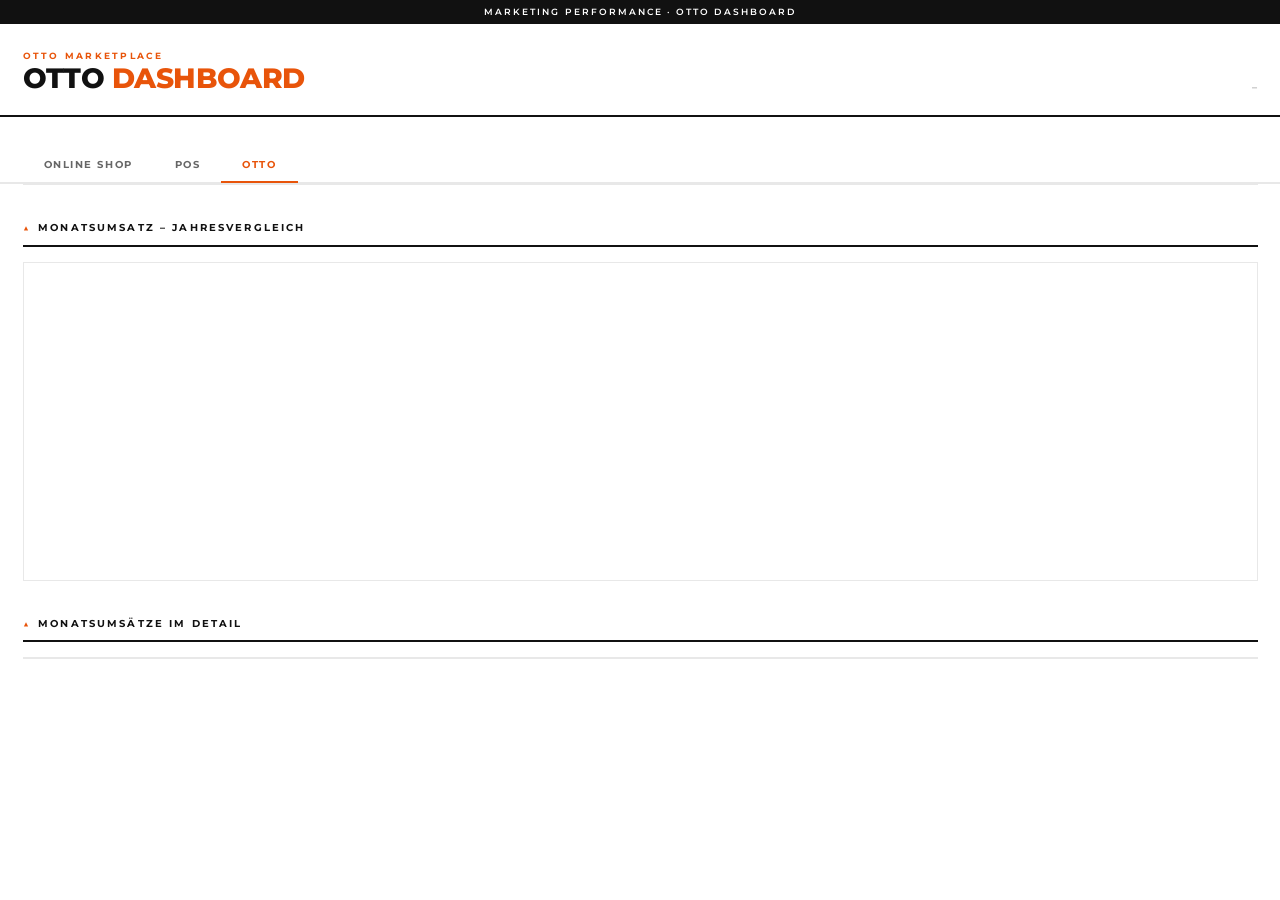
==== otto.html @ d63732e8 "Create otto.html" ====
<!DOCTYPE html>
<html lang="de">
<head>
  <meta charset="UTF-8"/>
  <meta name="viewport" content="width=device-width, initial-scale=1.0"/>
  <title>Otto Dashboard · Zuitable</title>
  <link rel="preconnect" href="https://fonts.googleapis.com"/>
  <link rel="preconnect" href="https://fonts.gstatic.com" crossorigin/>
  <link href="https://fonts.googleapis.com/css2?family=Montserrat:wght@300;400;500;600;700;800&family=Inter:wght@300;400;500;600&display=swap" rel="stylesheet"/>
  <link rel="stylesheet" href="style.css"/>
</head>
<body>

<div class="top-bar">Marketing Performance · Otto Dashboard</div>

<header class="page-header">
  <div class="header-left">
    <div class="agency-label">Otto Marketplace</div>
    <h1>Otto <span>Dashboard</span></h1>
  </div>
  <div class="header-right">
    <div id="last-updated" class="last-updated">–</div>
  </div>
</header>

<div class="page-nav-bar">
  <div class="page-nav-inner">
    <a href="index.html" class="page-nav-btn">Online Shop</a>
    <a href="pos.html"   class="page-nav-btn">POS</a>
    <a href="otto.html"  class="page-nav-btn active">Otto</a>
  </div>
</div>

<div class="wrapper">
  <div class="pos-summary" id="pos-summary"></div>
  <div class="section-title"><span class="section-icon">▲</span> Monatsumsatz – Jahresvergleich</div>
  <div class="pos-chart-card">
    <div class="pos-chart-legend" id="pos-legend"></div>
    <div class="pos-chart-area"   id="pos-chart"></div>
  </div>
  <div class="section-title" style="margin-top:2.5rem;"><span class="section-icon">▲</span> Monatsumsätze im Detail</div>
  <div class="history-card">
    <div class="history-scroll"><table id="pos-table"></table></div>
  </div>
</div>

<script src="otto-data.js"></script>
<script>const CHANNEL_DATA = OTTO_DATA; const CHANNEL_LABEL = "Otto"; const CHANNEL_ICON = "📦";</script>
<script src="pos-app.js"></script>
</body>
</html>
---- style.css ----
/* ─── Reset & Base ─── */
*, *::before, *::after { box-sizing: border-box; margin: 0; padding: 0; }

:root {
  --bg:           #ffffff;
  --bg-section:   #f5f5f5;
  --bg-dark:      #111111;
  --bg-card:      #ffffff;
  --bg-card-alt:  #fafafa;
  --orange:       #e8540a;
  --orange-light: #ff6b1a;
  --orange-dim:   #fdf0eb;
  --orange-dark:  #c2440a;
  --black:        #111111;
  --black-soft:   #1a1a1a;
  --gray-dark:    #444444;
  --gray-mid:     #888888;
  --gray-light:   #cccccc;
  --gray-faint:   #eeeeee;
  --border:       #e8e8e8;
  --text:         #111111;
  --text-muted:   #666666;
  --text-faint:   #aaaaaa;
  --up:           #1a7a4a;
  --up-bg:        #e8f5ee;
  --down:         #c0392b;
  --down-bg:      #fdecea;
  --radius:       3px;
  --radius-lg:    6px;
  --transition:   0.18s ease;
  --font-display: 'Montserrat', sans-serif;
  --font-body:    'Inter', sans-serif;
  --font-mono:    'JetBrains Mono', 'Courier New', monospace;
}

html { font-size: 15px; scroll-behavior: smooth; }

body {
  background: var(--bg);
  color: var(--text);
  font-family: var(--font-body);
  min-height: 100vh;
  -webkit-font-smoothing: antialiased;
}

/* ── Top Bar ── */
.top-bar {
  background: var(--bg-dark);
  color: #fff;
  padding: 0.42rem 1.5rem;
  text-align: center;
  font-family: var(--font-display);
  font-size: 0.62rem;
  letter-spacing: 0.22em;
  text-transform: uppercase;
  font-weight: 600;
}

/* ── Page Header ── */
.page-header {
  display: flex;
  align-items: flex-end;
  justify-content: space-between;
  flex-wrap: wrap;
  gap: 1rem;
  padding: 1.8rem 1.5rem 1.5rem;
  border-bottom: 2px solid var(--black);
  max-width: 1380px;
  margin: 0 auto 2rem;
}

.agency-label {
  font-family: var(--font-display);
  font-size: 0.58rem;
  letter-spacing: 0.26em;
  text-transform: uppercase;
  color: var(--orange);
  font-weight: 700;
  margin-bottom: 0.3rem;
}

.page-header h1 {
  font-family: var(--font-display);
  font-size: 1.85rem;
  font-weight: 800;
  color: var(--black);
  letter-spacing: -0.02em;
  line-height: 1;
  text-transform: uppercase;
}

.page-header h1 span { color: var(--orange); }

.last-updated {
  font-size: 0.67rem;
  color: var(--text-faint);
  letter-spacing: 0.04em;
  text-align: right;
}

/* ── Wrapper ── */
.wrapper {
  max-width: 1380px;
  margin: 0 auto;
  padding: 0 1.5rem 5rem;
}

/* ── Period Tabs ── */
.period-tabs {
  display: flex;
  gap: 0;
  margin-bottom: 2.5rem;
  border-bottom: 2px solid var(--border);
  flex-wrap: wrap;
}

.period-tab {
  padding: 0.6rem 1.1rem;
  border: none;
  border-bottom: 2px solid transparent;
  margin-bottom: -2px;
  background: transparent;
  color: var(--text-muted);
  font-family: var(--font-display);
  font-size: 0.68rem;
  font-weight: 600;
  letter-spacing: 0.1em;
  text-transform: uppercase;
  cursor: pointer;
  transition: all var(--transition);
}
.period-tab:hover { color: var(--black); }
.period-tab.active { color: var(--orange); border-bottom-color: var(--orange); }

/* ── KPI Grid ── */
.kpi-grid {
  display: grid;
  grid-template-columns: repeat(auto-fill, minmax(280px, 1fr));
  gap: 1px;
  margin-bottom: 3rem;
  background: var(--border);
  border: 1px solid var(--border);
}

.kpi-card {
  background: var(--bg-card);
  padding: 1.5rem;
  display: flex;
  flex-direction: column;
  gap: 0.65rem;
  transition: background var(--transition);
  animation: fadeIn 0.3s ease both;
  position: relative;
  overflow: hidden;
}

.kpi-card::after {
  content: '';
  position: absolute;
  top: 0; left: 0; right: 0;
  height: 2px;
  background: var(--orange);
  transform: scaleX(0);
  transform-origin: left;
  transition: transform 0.22s ease;
}
.kpi-card:hover::after { transform: scaleX(1); }
.kpi-card:hover { background: var(--bg-card-alt); }

@keyframes fadeIn {
  from { opacity: 0; transform: translateY(6px); }
  to   { opacity: 1; transform: translateY(0); }
}
.kpi-card:nth-child(1) { animation-delay: 0.04s; }
.kpi-card:nth-child(2) { animation-delay: 0.08s; }
.kpi-card:nth-child(3) { animation-delay: 0.12s; }
.kpi-card:nth-child(4) { animation-delay: 0.16s; }
.kpi-card:nth-child(5) { animation-delay: 0.20s; }
.kpi-card:nth-child(6) { animation-delay: 0.24s; }
.kpi-card:nth-child(7) { animation-delay: 0.28s; }

.kpi-card-top {
  display: flex;
  justify-content: space-between;
  align-items: flex-start;
}

.kpi-icon-label { display: flex; align-items: center; gap: 0.4rem; }
.kpi-icon { font-size: 0.85rem; opacity: 0.7; }

.kpi-label {
  font-family: var(--font-display);
  font-size: 0.58rem;
  letter-spacing: 0.16em;
  text-transform: uppercase;
  color: var(--text-muted);
  font-weight: 600;
}

.kpi-trend {
  font-family: var(--font-display);
  font-size: 0.65rem;
  font-weight: 700;
  padding: 0.15rem 0.45rem;
  border-radius: 2px;
  letter-spacing: 0.04em;
}
.kpi-trend.up      { color: var(--up);   background: var(--up-bg); }
.kpi-trend.down    { color: var(--down); background: var(--down-bg); }
.kpi-trend.neutral { color: var(--text-faint); background: var(--gray-faint); }

.kpi-value {
  font-family: var(--font-display);
  font-size: 2.3rem;
  font-weight: 800;
  color: var(--black);
  letter-spacing: -0.03em;
  line-height: 1;
}
.kpi-value .unit        { font-size: 0.95rem; color: var(--text-muted); font-weight: 400; margin-left: 1px; }
.kpi-value .unit-prefix { font-size: 0.95rem; color: var(--text-muted); font-weight: 500; margin-right: 1px; }

.kpi-sparkline { width: 100%; height: 34px; margin-top: 0.1rem; }

.kpi-desc { font-size: 0.67rem; color: var(--text-faint); }

/* ── Section Title ── */
.section-title {
  font-family: var(--font-display);
  font-size: 0.65rem;
  font-weight: 700;
  letter-spacing: 0.22em;
  text-transform: uppercase;
  color: var(--black);
  margin-bottom: 1rem;
  padding-bottom: 0.75rem;
  border-bottom: 2px solid var(--black);
  display: flex;
  align-items: center;
  gap: 0.5rem;
}
.section-icon { color: var(--orange); }

/* ── Charts ── */
.charts-grid {
  display: grid;
  grid-template-columns: repeat(auto-fill, minmax(400px, 1fr));
  gap: 1px;
  margin-bottom: 3rem;
  background: var(--border);
  border: 1px solid var(--border);
}

.chart-card { background: var(--bg-card); padding: 1.4rem 1.5rem; }

.chart-card-title {
  font-family: var(--font-display);
  font-size: 0.58rem;
  text-transform: uppercase;
  letter-spacing: 0.16em;
  color: var(--text-muted);
  font-weight: 600;
  margin-bottom: 1rem;
}

.chart-area { width: 100%; height: 175px; }
.chart-svg  { width: 100%; height: 100%; overflow: visible; }

/* ── Table ── */
.history-card {
  border: 1px solid var(--border);
  overflow: hidden;
  margin-bottom: 3rem;
}
.history-scroll { overflow-x: auto; }

table { width: 100%; border-collapse: collapse; font-size: 0.82rem; }

thead tr { background: var(--black); }
thead th {
  padding: 0.9rem 1rem;
  text-align: left;
  font-family: var(--font-display);
  font-size: 0.56rem;
  letter-spacing: 0.18em;
  text-transform: uppercase;
  color: #fff;
  font-weight: 600;
  white-space: nowrap;
}

tbody tr { border-bottom: 1px solid var(--border); transition: background var(--transition); }
tbody tr:last-child { border-bottom: none; }
tbody tr:hover { background: var(--bg-card-alt); }
tbody tr.active-row { background: var(--orange-dim); }

td {
  padding: 0.82rem 1rem;
  color: var(--text);
  white-space: nowrap;
  font-variant-numeric: tabular-nums;
}
td.period-cell {
  font-family: var(--font-display);
  font-weight: 700;
  color: var(--orange);
  font-size: 0.72rem;
  letter-spacing: 0.08em;
  text-transform: uppercase;
}
td .delta { font-size: 0.65rem; margin-left: 0.3rem; font-weight: 700; font-family: var(--font-display); }
td .delta.pos { color: var(--up); }
td .delta.neg { color: var(--down); }

/* ── Entry Panel ── */
.entry-panel { border: 1px solid var(--border); overflow: hidden; margin-bottom: 3rem; }

.entry-header {
  display: flex;
  align-items: center;
  justify-content: space-between;
  padding: 1rem 1.4rem;
  background: var(--black);
  cursor: pointer;
  user-select: none;
}

.entry-header h2 {
  font-family: var(--font-display);
  font-size: 0.65rem;
  font-weight: 700;
  letter-spacing: 0.2em;
  text-transform: uppercase;
  color: #fff;
  display: flex;
  align-items: center;
  gap: 0.7rem;
}

.entry-header h2 .sub {
  font-weight: 400;
  color: #777;
  letter-spacing: 0.04em;
  font-size: 0.63rem;
  text-transform: none;
}

.entry-toggle { font-size: 0.7rem; color: var(--orange); font-weight: 700; transition: transform var(--transition); }
.entry-toggle.open { transform: rotate(180deg); }

.entry-body { padding: 1.5rem; display: none; background: var(--bg-section); }
.entry-body.open { display: block; }

.entry-grid {
  display: grid;
  grid-template-columns: repeat(auto-fill, minmax(210px, 1fr));
  gap: 1rem;
  margin-bottom: 1.2rem;
}

.entry-field { display: flex; flex-direction: column; gap: 0.32rem; }

.entry-field label {
  font-family: var(--font-display);
  font-size: 0.58rem;
  text-transform: uppercase;
  letter-spacing: 0.14em;
  color: var(--gray-dark);
  font-weight: 600;
}

.entry-field input {
  background: #fff;
  border: 1px solid var(--border);
  border-radius: var(--radius);
  color: var(--text);
  padding: 0.58rem 0.75rem;
  font-family: var(--font-body);
  font-size: 0.88rem;
  outline: none;
  transition: border-color var(--transition), box-shadow var(--transition);
  width: 100%;
}
.entry-field input:focus { border-color: var(--orange); box-shadow: 0 0 0 3px var(--orange-dim); }
.entry-field input::placeholder { color: var(--text-faint); }

.entry-field .hint { font-size: 0.6rem; color: var(--text-faint); }

.entry-actions { display: flex; gap: 0.6rem; flex-wrap: wrap; margin-top: 0.6rem; }

/* ── Buttons ── */
.btn {
  padding: 0.58rem 1.3rem;
  border: none;
  border-radius: var(--radius);
  font-family: var(--font-display);
  font-size: 0.65rem;
  font-weight: 700;
  letter-spacing: 0.12em;
  text-transform: uppercase;
  cursor: pointer;
  transition: all var(--transition);
}
.btn-primary { background: var(--orange); color: #fff; }
.btn-primary:hover { background: var(--orange-dark); }
.btn-ghost { background: transparent; color: var(--gray-dark); border: 1px solid var(--border); }
.btn-ghost:hover { border-color: var(--black); color: var(--black); }
.btn-danger { background: transparent; color: var(--down); border: 1px solid var(--down); font-size: 0.62rem; padding: 0.38rem 0.85rem; }
.btn-danger:hover { background: var(--down-bg); }

/* ── Export ── */
.export-box { background: #fff; border: 1px solid var(--border); border-radius: var(--radius); padding: 1.2rem 1.4rem; margin-top: 1.2rem; display: none; }
.export-box.open { display: block; }
.export-label { font-family: var(--font-display); font-size: 0.58rem; color: var(--text-muted); text-transform: uppercase; letter-spacing: 0.14em; font-weight: 600; margin-bottom: 0.6rem; }
.export-box pre { background: var(--black); border-radius: var(--radius); padding: 1rem; font-family: var(--font-mono); font-size: 0.75rem; color: #a8d5b5; overflow-x: auto; max-height: 220px; overflow-y: auto; line-height: 1.55; }

/* ── Toast ── */
.toast {
  position: fixed; bottom: 1.5rem; right: 1.5rem;
  background: var(--black);
  border-left: 3px solid var(--orange);
  border-radius: 2px;
  padding: 0.7rem 1.2rem;
  font-family: var(--font-display);
  font-size: 0.68rem;
  font-weight: 600;
  letter-spacing: 0.06em;
  color: #fff;
  box-shadow: 0 4px 20px rgba(0,0,0,0.18);
  transform: translateY(8px); opacity: 0;
  transition: all 0.25s ease; z-index: 999; pointer-events: none;
}
.toast.show { opacity: 1; transform: translateY(0); }

/* ── No data ── */
.no-data { text-align: center; padding: 4rem; color: var(--text-faint); font-family: var(--font-display); font-size: 0.8rem; letter-spacing: 0.06em; text-transform: uppercase; }

/* ── Scrollbar ── */
::-webkit-scrollbar { width: 4px; height: 4px; }
::-webkit-scrollbar-track { background: var(--bg-section); }
::-webkit-scrollbar-thumb { background: var(--gray-light); border-radius: 2px; }

/* ── Responsive ── */
@media (max-width: 640px) {
  .page-header { flex-direction: column; align-items: flex-start; }
  .page-header h1 { font-size: 1.4rem; }
  .kpi-value { font-size: 1.9rem; }
  .charts-grid { grid-template-columns: 1fr; }
  .entry-grid { grid-template-columns: 1fr; }
}

/* ── Totals Row ── */
tr.total-row {
  background: var(--black);
  border-top: 2px solid var(--orange);
}

tr.total-row:hover {
  background: var(--black-soft);
}

td.total-label {
  font-family: var(--font-display);
  font-size: 0.68rem;
  font-weight: 700;
  letter-spacing: 0.12em;
  text-transform: uppercase;
  color: var(--orange);
  white-space: nowrap;
}

td.total-cell {
  color: #ffffff;
  font-weight: 600;
  white-space: nowrap;
  font-variant-numeric: tabular-nums;
}

td.total-cell .unit,
td.total-cell .unit-prefix {
  color: #888888;
}

/* ── Toolbar ── */
.toolbar {
  display: flex;
  align-items: center;
  justify-content: space-between;
  gap: 1rem;
  margin-bottom: 0;
  flex-wrap: wrap;
}

/* ── Year Tabs ── */
.year-tabs {
  display: flex;
  gap: 0.3rem;
  margin-bottom: 1rem;
}

.year-tab {
  padding: 0.45rem 1.1rem;
  border-radius: 3px;
  border: 1px solid var(--border);
  background: transparent;
  color: var(--text-muted);
  font-family: var(--font-display);
  font-size: 0.7rem;
  font-weight: 700;
  letter-spacing: 0.1em;
  text-transform: uppercase;
  cursor: pointer;
  transition: all var(--transition);
}
.year-tab:hover { border-color: var(--black); color: var(--black); }
.year-tab.active { background: var(--black); color: #fff; border-color: var(--black); }

/* ── Compare Button ── */
.compare-btn {
  display: flex;
  align-items: center;
  gap: 0.4rem;
  padding: 0.45rem 1.1rem;
  border-radius: 3px;
  border: 1px solid var(--border);
  background: transparent;
  color: var(--text-muted);
  font-family: var(--font-display);
  font-size: 0.68rem;
  font-weight: 700;
  letter-spacing: 0.08em;
  text-transform: uppercase;
  cursor: pointer;
  transition: all var(--transition);
  margin-bottom: 1rem;
}
.compare-btn:hover { border-color: var(--orange); color: var(--orange); }
.compare-btn.active {
  background: var(--orange);
  color: #fff;
  border-color: var(--orange);
}

/* ── Table Year Filter ── */
.table-year-filter {
  display: flex;
  gap: 0.3rem;
  margin-left: auto;
}

.table-year-btn {
  padding: 0.25rem 0.7rem;
  border-radius: 2px;
  border: 1px solid var(--border);
  background: transparent;
  color: var(--text-muted);
  font-family: var(--font-display);
  font-size: 0.6rem;
  font-weight: 700;
  letter-spacing: 0.1em;
  text-transform: uppercase;
  cursor: pointer;
  transition: all var(--transition);
}
.table-year-btn:hover  { border-color: var(--black); color: var(--black); }
.table-year-btn.active { background: var(--black); color: #fff; border-color: var(--black); }

/* ── YoY badges in cards ── */
.kpi-yoy {
  font-family: var(--font-display);
  font-size: 0.62rem;
  font-weight: 700;
  letter-spacing: 0.06em;
  padding: 0.2rem 0.5rem;
  border-radius: 2px;
  display: inline-block;
}
.kpi-yoy.up   { color: var(--up);   background: var(--up-bg); }
.kpi-yoy.down { color: var(--down); background: var(--down-bg); }

/* ── YoY reference row in table ── */
.yoy-ref {
  display: block;
  font-size: 0.65rem;
  color: var(--text-faint);
  margin-top: 0.1rem;
  font-family: var(--font-display);
  letter-spacing: 0.02em;
}

/* ── Page Navigation Bar ── */
.page-nav-bar {
  background: var(--bg);
  border-bottom: 1px solid var(--border);
  position: sticky;
  top: 0;
  z-index: 100;
  box-shadow: 0 1px 0 var(--border);
}

.page-nav-inner {
  max-width: 1380px;
  margin: 0 auto;
  padding: 0 1.5rem;
  display: flex;
  gap: 0;
}

.page-nav-btn {
  display: inline-block;
  padding: 0.75rem 1.4rem;
  font-family: var(--font-display);
  font-size: 0.65rem;
  font-weight: 700;
  letter-spacing: 0.16em;
  text-transform: uppercase;
  color: var(--text-muted);
  text-decoration: none;
  border-bottom: 2px solid transparent;
  margin-bottom: -1px;
  transition: all var(--transition);
}
.page-nav-btn:hover { color: var(--black); }
.page-nav-btn.active {
  color: var(--orange);
  border-bottom-color: var(--orange);
}

/* ── POS Dashboard ── */
.pos-summary {
  display: grid;
  grid-template-columns: repeat(auto-fill, minmax(320px, 1fr));
  gap: 1px;
  background: var(--border);
  border: 1px solid var(--border);
  margin-bottom: 2.5rem;
}

.pos-card {
  background: var(--bg-card);
  padding: 1.5rem;
  display: flex;
  flex-direction: column;
  gap: 0.2rem;
  transition: background var(--transition);
  position: relative;
  overflow: hidden;
}
.pos-card::after {
  content: '';
  position: absolute;
  top: 0; left: 0; right: 0;
  height: 2px;
  background: var(--orange);
}

.pos-stat {
  display: flex;
  flex-direction: column;
  gap: 0.15rem;
  background: var(--bg-section);
  padding: 0.6rem 0.8rem;
  border-radius: var(--radius);
}
.pos-stat-label {
  font-family: var(--font-display);
  font-size: 0.56rem;
  text-transform: uppercase;
  letter-spacing: 0.14em;
  color: var(--text-muted);
  font-weight: 600;
}
.pos-stat-val {
  font-family: var(--font-display);
  font-size: 0.95rem;
  font-weight: 700;
  color: var(--black);
}

.pos-chart-card {
  background: var(--bg-card);
  border: 1px solid var(--border);
  padding: 1.4rem 1.5rem;
  margin-bottom: 0;
}

.pos-chart-legend {
  display: flex;
  gap: 1.2rem;
  margin-bottom: 1rem;
}
.pos-legend-item {
  display: flex;
  align-items: center;
  gap: 0.4rem;
  font-family: var(--font-display);
  font-size: 0.65rem;
  font-weight: 600;
  letter-spacing: 0.08em;
  text-transform: uppercase;
  color: var(--text-muted);
}
.pos-legend-dot {
  width: 10px;
  height: 10px;
  border-radius: 2px;
  display: inline-block;
}

.pos-chart-area {
  width: 100%;
  height: 260px;
}
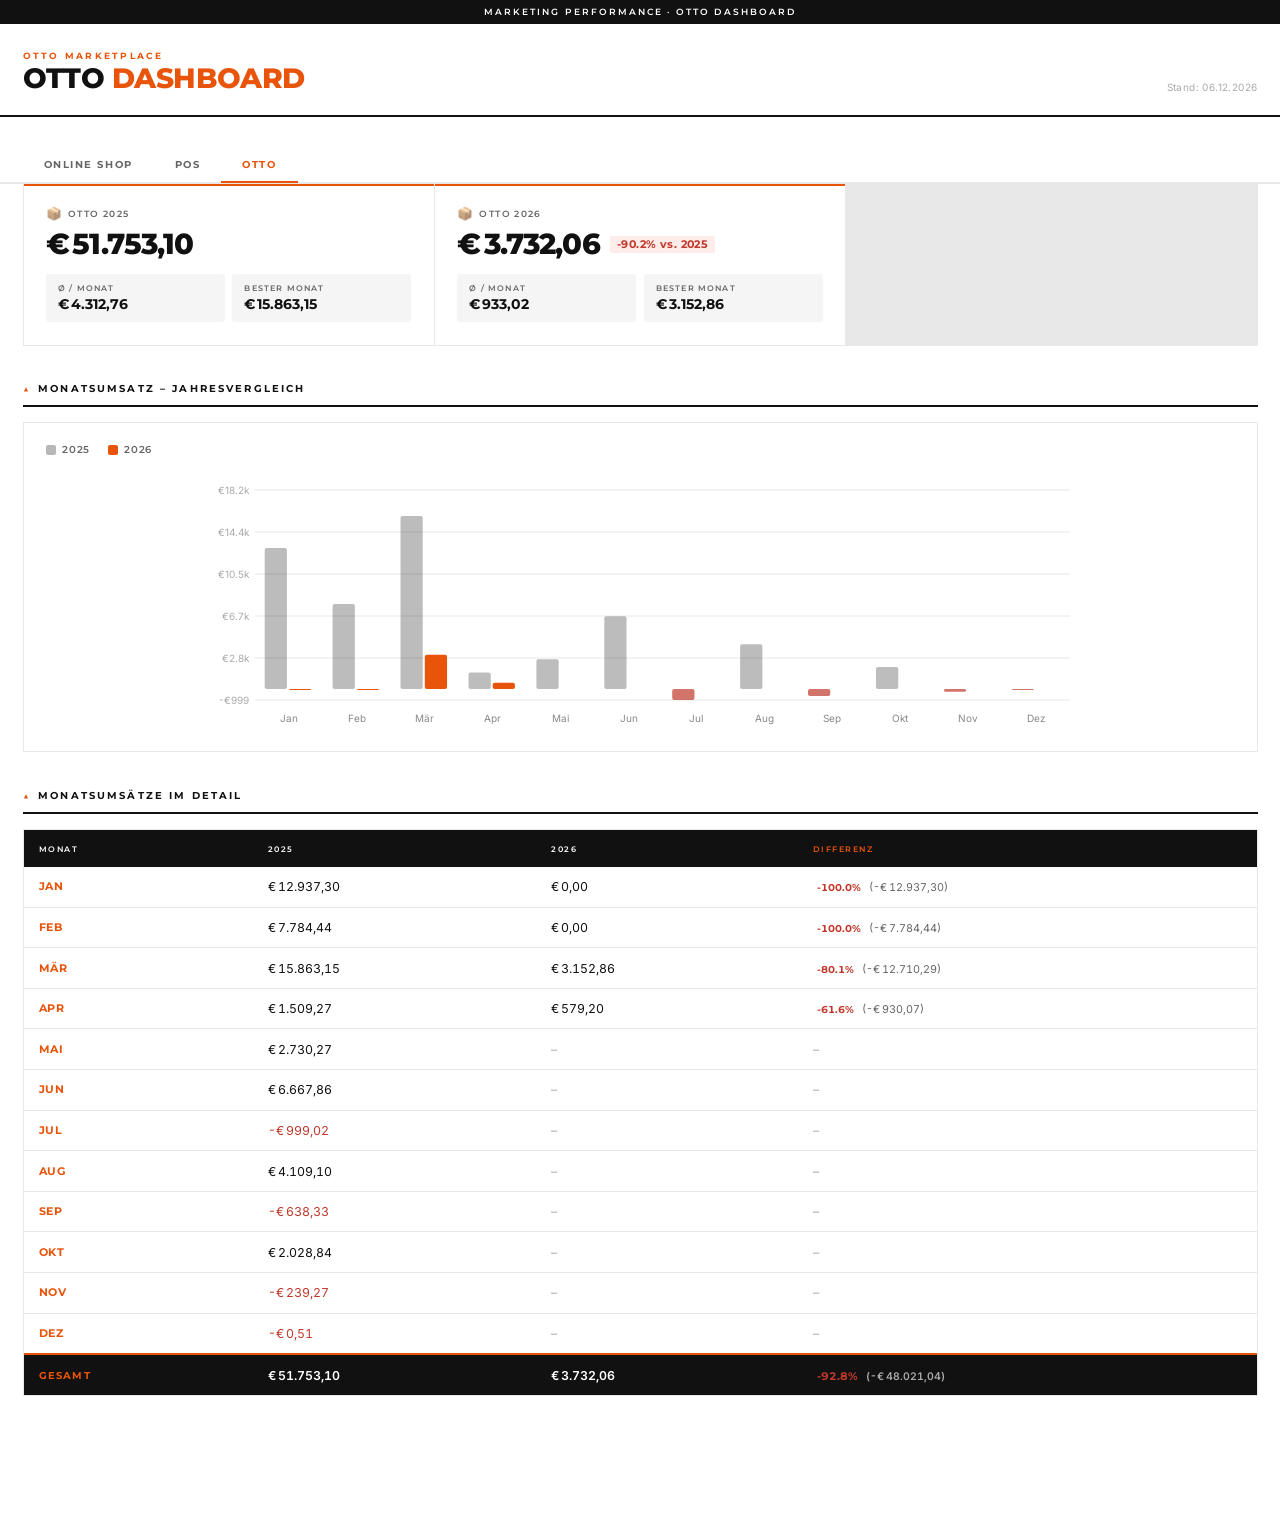
==== commit acd415ac: "Update otto.html" ====
--- a/otto.html
+++ b/otto.html
@@ -44,8 +44,14 @@
   </div>
 </div>
 
+<!-- Reihenfolge wichtig: erst Daten, dann Kanal-Config, dann Logik -->
 <script src="otto-data.js"></script>
-<script>const CHANNEL_DATA = OTTO_DATA; const CHANNEL_LABEL = "Otto"; const CHANNEL_ICON = "📦";</script>
+<script>
+  var CHANNEL_DATA  = OTTO_DATA;
+  var CHANNEL_LABEL = "Otto";
+  var CHANNEL_ICON  = "📦";
+</script>
 <script src="pos-app.js"></script>
+
 </body>
 </html>
